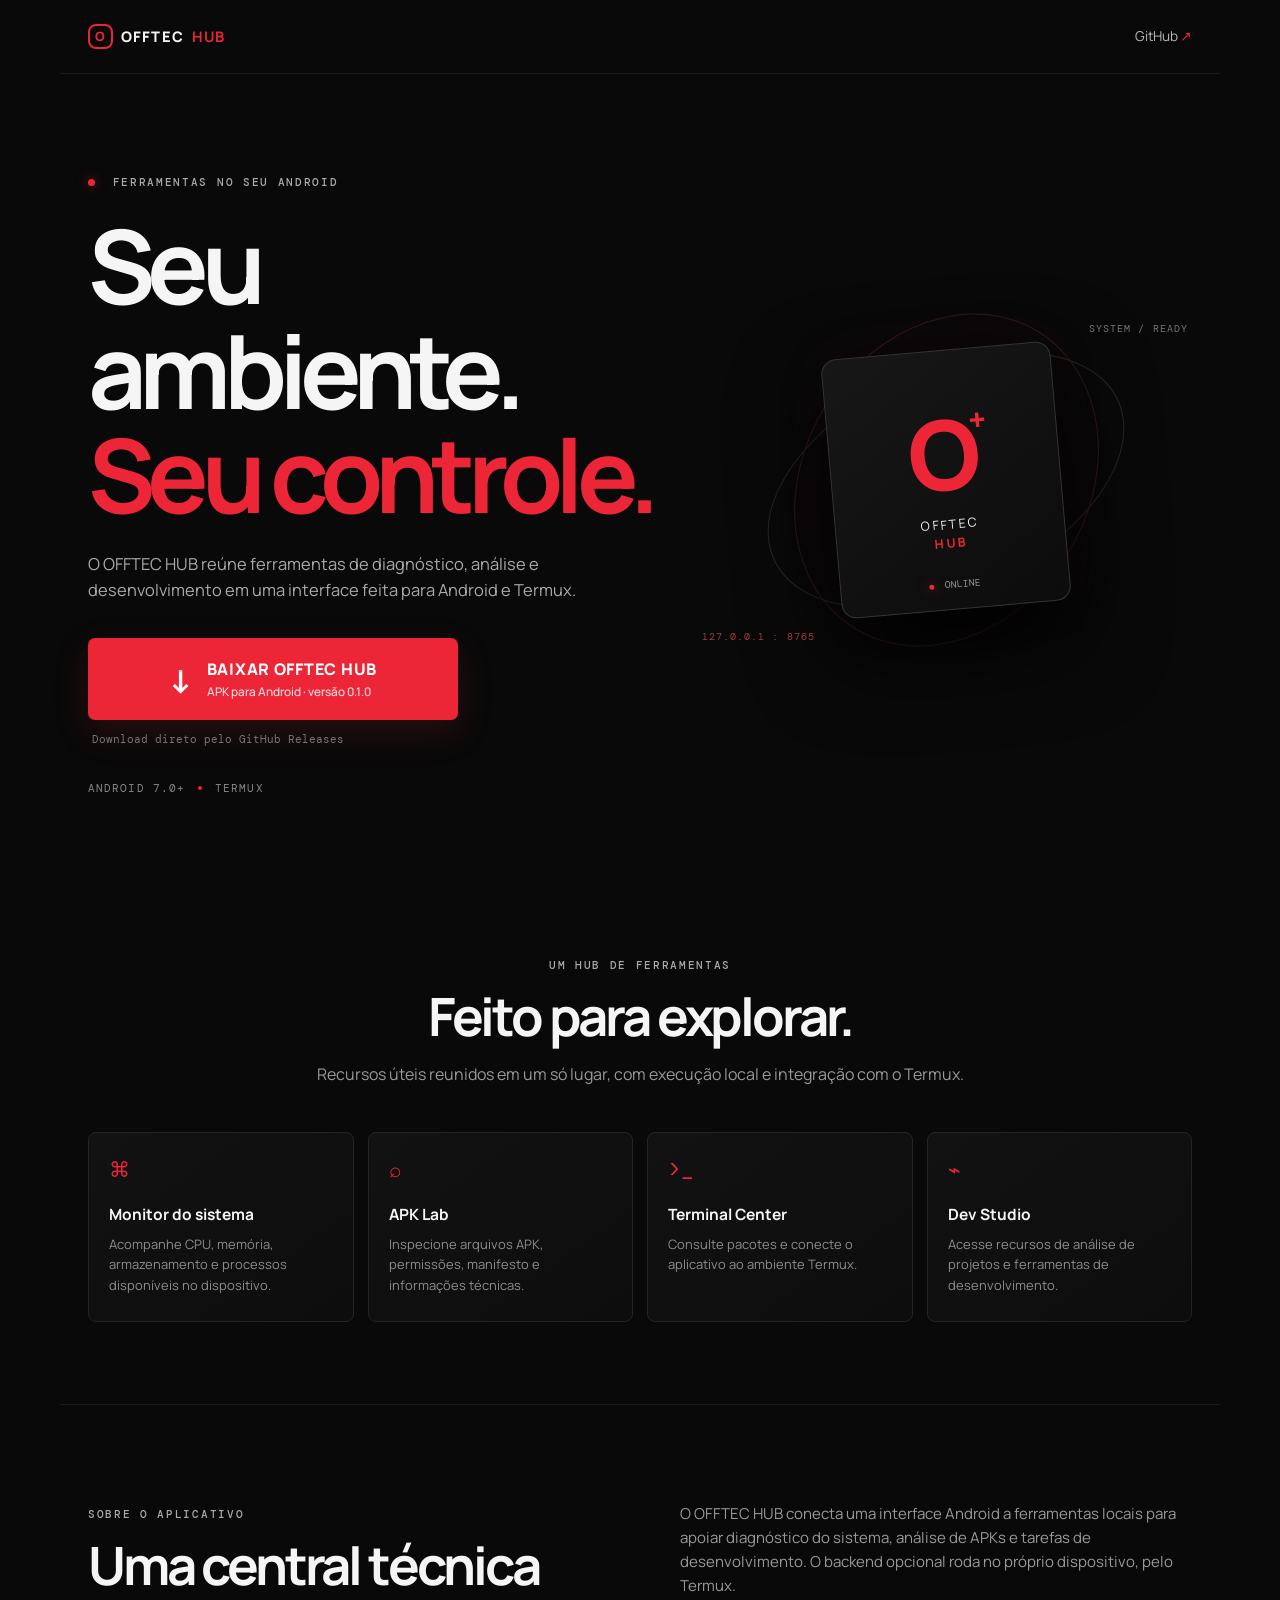
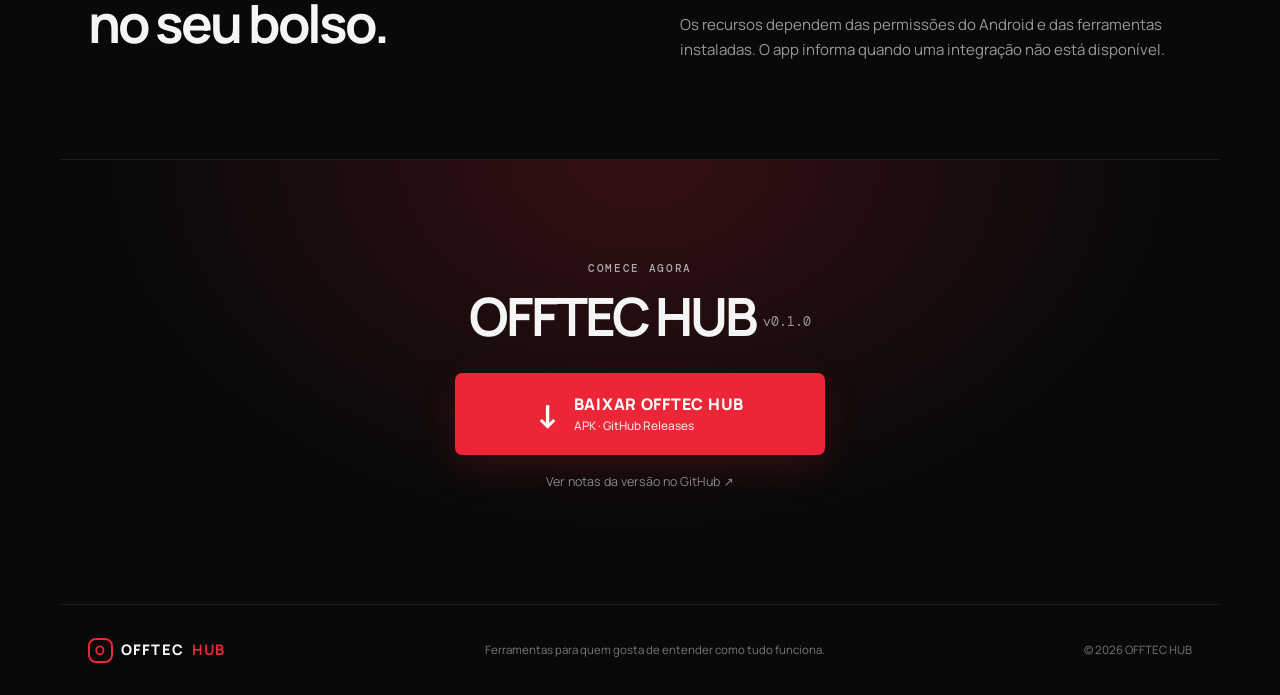
==== index.html @ b7e763c0 "Create OFFTEC HUB download site" ====
<!doctype html>
<html lang="pt-BR">
<head>
  <meta charset="utf-8">
  <meta name="viewport" content="width=device-width, initial-scale=1">
  <meta name="theme-color" content="#090909">
  <meta name="description" content="OFFTEC HUB: ferramentas Android e Termux para diagnóstico, desenvolvimento e análise técnica.">
  <title>OFFTEC HUB — Tecnologia sob seu controle</title>
  <link rel="stylesheet" href="styles.css">
  <script src="script.js" defer></script>
</head>
<body>
  <header class="topbar">
    <a class="brand" href="#inicio" aria-label="OFFTEC HUB, início"><span class="brand-mark">O</span> OFFTEC <b>HUB</b></a>
    <a class="github-link" href="https://github.com/Mcsd7/OFFTEC-HUB" target="_blank" rel="noreferrer">GitHub <span aria-hidden="true">↗</span></a>
  </header>

  <main id="inicio">
    <section class="hero">
      <div class="hero-copy">
        <p class="eyebrow"><span class="pulse"></span> FERRAMENTAS NO SEU ANDROID</p>
        <h1>Seu ambiente.<br><span>Seu controle.</span></h1>
        <p class="intro">O OFFTEC HUB reúne ferramentas de diagnóstico, análise e desenvolvimento em uma interface feita para Android e Termux.</p>
        <div class="download-wrap">
          <a class="download-button" href="https://github.com/Mcsd7/OFFTEC-HUB/releases/latest/download/OFFTEC-HUB.apk" download>
            <span class="download-icon" aria-hidden="true">↓</span>
            <span>BAIXAR OFFTEC HUB<small>APK para Android · versão <span data-version>0.1.0</span></small></span>
          </a>
          <p class="download-note">Download direto pelo GitHub Releases</p>
        </div>
        <div class="platforms"><span>ANDROID 7.0+</span><i></i><span>TERMUX</span></div>
      </div>
      <div class="hero-art" aria-hidden="true">
        <div class="orbit orbit-one"></div><div class="orbit orbit-two"></div>
        <div class="hub-card"><span class="hub-symbol">O<span>+</span></span><span class="hub-label">OFFTEC<br><b>HUB</b></span><span class="hub-status"><i></i> ONLINE</span></div>
        <span class="code code-top">SYSTEM / READY</span><span class="code code-bottom">127.0.0.1 : 8765</span>
      </div>
    </section>

    <section class="features section" id="recursos">
      <div class="section-heading"><p class="eyebrow">UM HUB DE FERRAMENTAS</p><h2>Feito para explorar.</h2><p>Recursos úteis reunidos em um só lugar, com execução local e integração com o Termux.</p></div>
      <div class="feature-grid">
        <article class="feature"><span class="feature-icon">⌘</span><h3>Monitor do sistema</h3><p>Acompanhe CPU, memória, armazenamento e processos disponíveis no dispositivo.</p></article>
        <article class="feature"><span class="feature-icon">⌕</span><h3>APK Lab</h3><p>Inspecione arquivos APK, permissões, manifesto e informações técnicas.</p></article>
        <article class="feature"><span class="feature-icon">&gt;_</span><h3>Terminal Center</h3><p>Consulte pacotes e conecte o aplicativo ao ambiente Termux.</p></article>
        <article class="feature"><span class="feature-icon">⌁</span><h3>Dev Studio</h3><p>Acesse recursos de análise de projetos e ferramentas de desenvolvimento.</p></article>
      </div>
    </section>

    <section class="about section">
      <div><p class="eyebrow">SOBRE O APLICATIVO</p><h2>Uma central técnica<br>no seu bolso.</h2></div>
      <div class="about-copy"><p>O OFFTEC HUB conecta uma interface Android a ferramentas locais para apoiar diagnóstico do sistema, análise de APKs e tarefas de desenvolvimento. O backend opcional roda no próprio dispositivo, pelo Termux.</p><p>Os recursos dependem das permissões do Android e das ferramentas instaladas. O app informa quando uma integração não está disponível.</p></div>
    </section>

    <section class="final-download" id="download"><p class="eyebrow">COMECE AGORA</p><h2>OFFTEC HUB <span>v<span data-version>0.1.0</span></span></h2><a class="download-button" href="https://github.com/Mcsd7/OFFTEC-HUB/releases/latest/download/OFFTEC-HUB.apk" download><span class="download-icon" aria-hidden="true">↓</span><span>BAIXAR OFFTEC HUB<small>APK · GitHub Releases</small></span></a><p class="release-link"><a href="https://github.com/Mcsd7/OFFTEC-HUB/releases/latest">Ver notas da versão no GitHub ↗</a></p></section>
  </main>

  <footer><a class="brand" href="#inicio"><span class="brand-mark">O</span> OFFTEC <b>HUB</b></a><p>Ferramentas para quem gosta de entender como tudo funciona.</p><span>© <span id="year"></span> OFFTEC HUB</span></footer>
</body>
</html>
---- styles.css ----
@import url('https://fonts.googleapis.com/css2?family=DM+Mono:wght@400;500&family=Manrope:wght@400;500;600;700;800&display=swap');
:root{color-scheme:dark;--bg:#090909;--panel:#111;--line:#242424;--muted:#999;--red:#ed2637;--white:#f5f5f5;--mono:'DM Mono',monospace;--sans:'Manrope',system-ui,sans-serif}*{box-sizing:border-box}html{scroll-behavior:smooth}body{margin:0;background:var(--bg);color:var(--white);font-family:var(--sans);line-height:1.6}a{color:inherit;text-decoration:none}.topbar,footer{max-width:1160px;margin:auto;padding:24px 28px;display:flex;align-items:center;justify-content:space-between}.topbar{border-bottom:1px solid #1b1b1b}.brand{font-weight:800;letter-spacing:.08em;font-size:.91rem;display:flex;align-items:center;gap:8px}.brand b{color:var(--red)}.brand-mark{width:25px;height:25px;border:2px solid var(--red);border-radius:8px;color:var(--red);display:grid;place-items:center;font-size:.8rem;line-height:1}.github-link{font-size:.85rem;color:#bbb}.github-link span{color:var(--red)}.hero{max-width:1160px;min-height:570px;margin:auto;padding:90px 28px 70px;display:grid;grid-template-columns:1.08fr .92fr;align-items:center;gap:36px}.eyebrow{font:500 .7rem var(--mono);letter-spacing:.15em;color:#aaa}.pulse,.hub-status i{display:inline-block;width:7px;height:7px;background:var(--red);border-radius:50%;margin-right:9px;box-shadow:0 0 12px #ed263799}.hero h1{font-size:clamp(3.4rem,8vw,6.4rem);line-height:1.02;letter-spacing:-.075em;margin:24px 0}.hero h1 span{color:var(--red)}.intro{color:#aaa;max-width:510px;font-size:1.03rem}.download-wrap{margin-top:35px}.download-button{display:flex;width:min(100%,370px);min-height:82px;padding:15px 22px;align-items:center;justify-content:center;gap:14px;background:var(--red);color:white;border-radius:7px;font-weight:800;letter-spacing:.045em;text-align:left;box-shadow:0 12px 36px #ed263726;transition:transform .2s,background .2s,box-shadow .2s}.download-button:hover{background:#ff394a;transform:translateY(-2px);box-shadow:0 16px 40px #ed26374a}.download-icon{font-size:2rem;line-height:1}.download-button small{display:block;font-weight:500;letter-spacing:0;font-size:.74rem;color:#ffe1e4}.download-note{font: .7rem var(--mono);color:#777;margin:12px 0 0 4px}.platforms{display:flex;align-items:center;gap:13px;margin-top:35px;color:#888;font: .68rem var(--mono);letter-spacing:.1em}.platforms i{height:4px;width:4px;border-radius:50%;background:var(--red)}.hero-art{height:390px;position:relative;display:grid;place-items:center}.orbit{position:absolute;border:1px solid #272727;border-radius:50%;transform:rotate(-25deg)}.orbit-one{width:380px;height:220px}.orbit-two{width:285px;height:350px;transform:rotate(32deg);border-color:#35191c}.hub-card{width:230px;height:260px;border:1px solid #343434;border-radius:15px;background:linear-gradient(145deg,#171717,#0c0c0c);box-shadow:0 35px 90px #000,0 0 65px #ed26370d;display:flex;flex-direction:column;align-items:center;justify-content:center;gap:14px;transform:rotate(-5deg);animation:float 5s ease-in-out infinite}.hub-symbol{font-size:6rem;font-weight:800;letter-spacing:-.1em;color:var(--red);line-height:1}.hub-symbol span{font-size:2rem;vertical-align:top}.hub-label{text-align:center;font-size:.78rem;letter-spacing:.19em;line-height:1.5}.hub-label b{color:var(--red)}.hub-status{position:absolute;bottom:18px;font: .6rem var(--mono);color:#999}.hub-status i{width:5px;height:5px;margin-right:5px}.code{position:absolute;font: .61rem var(--mono);letter-spacing:.11em;color:#777}.code-top{top:37px;right:4px}.code-bottom{bottom:32px;left:1px;color:#a23b43}.section{max-width:1160px;margin:auto;padding:82px 28px}.section-heading{text-align:center;max-width:650px;margin:0 auto 45px}.section-heading h2,.about h2,.final-download h2{font-size:clamp(2rem,5vw,3.3rem);letter-spacing:-.06em;line-height:1.1;margin:15px 0}.section-heading>p:last-child,.about-copy{color:#999}.feature-grid{display:grid;grid-template-columns:repeat(4,1fr);gap:14px}.feature{border:1px solid var(--line);background:linear-gradient(145deg,#121212,#0d0d0d);padding:23px 20px;border-radius:8px;min-height:190px;transition:border-color .2s,transform .2s}.feature:hover{border-color:#673036;transform:translateY(-3px)}.feature-icon{color:var(--red);font:1.3rem var(--mono)}.feature h3{font-size:.97rem;margin:17px 0 7px}.feature p{color:#8d8d8d;font-size:.81rem;margin:0}.about{border-top:1px solid #1c1c1c;border-bottom:1px solid #1c1c1c;display:grid;grid-template-columns:1fr 1fr;gap:80px;align-items:center}.about-copy p{font-size:.94rem}.final-download{text-align:center;padding:90px 20px 100px;background:radial-gradient(ellipse at center top,#351013 0,transparent 58%)}.final-download h2{margin:12px 0 28px}.final-download h2>span{font: .8rem var(--mono);letter-spacing:0;color:#999;vertical-align:middle}.final-download .download-button{margin:auto}.release-link{font-size:.78rem;color:#888;margin-top:17px}.release-link a:hover{color:white}footer{border-top:1px solid #1b1b1b;color:#777;font-size:.72rem}footer .brand{color:var(--white)}@keyframes float{0%,100%{transform:translateY(0) rotate(-5deg)}50%{transform:translateY(-9px) rotate(-3deg)}}@media(max-width:760px){.hero{grid-template-columns:1fr;padding-top:65px;gap:15px}.hero-art{height:310px;grid-row:1}.hub-card{width:190px;height:220px}.hub-symbol{font-size:5rem}.orbit-one{width:310px;height:180px}.orbit-two{width:225px;height:285px}.hero-copy{grid-row:2}.hero h1{font-size:clamp(3.4rem,15vw,5.5rem)}.feature-grid{grid-template-columns:repeat(2,1fr)}.about{grid-template-columns:1fr;gap:14px}.section{padding:65px 22px}.hero{padding-left:22px;padding-right:22px}footer{gap:12px;flex-wrap:wrap}footer p{width:100%;order:3;margin:0}}@media(max-width:420px){.feature-grid{grid-template-columns:1fr}.feature{min-height:0}.topbar{padding:18px 20px}.hero-art{height:270px}.code-top{right:0}.code-bottom{left:0}}
@media(prefers-reduced-motion:reduce){*,*::before,*::after{scroll-behavior:auto!important;animation-duration:.01ms!important;animation-iteration-count:1!important;transition-duration:.01ms!important}}
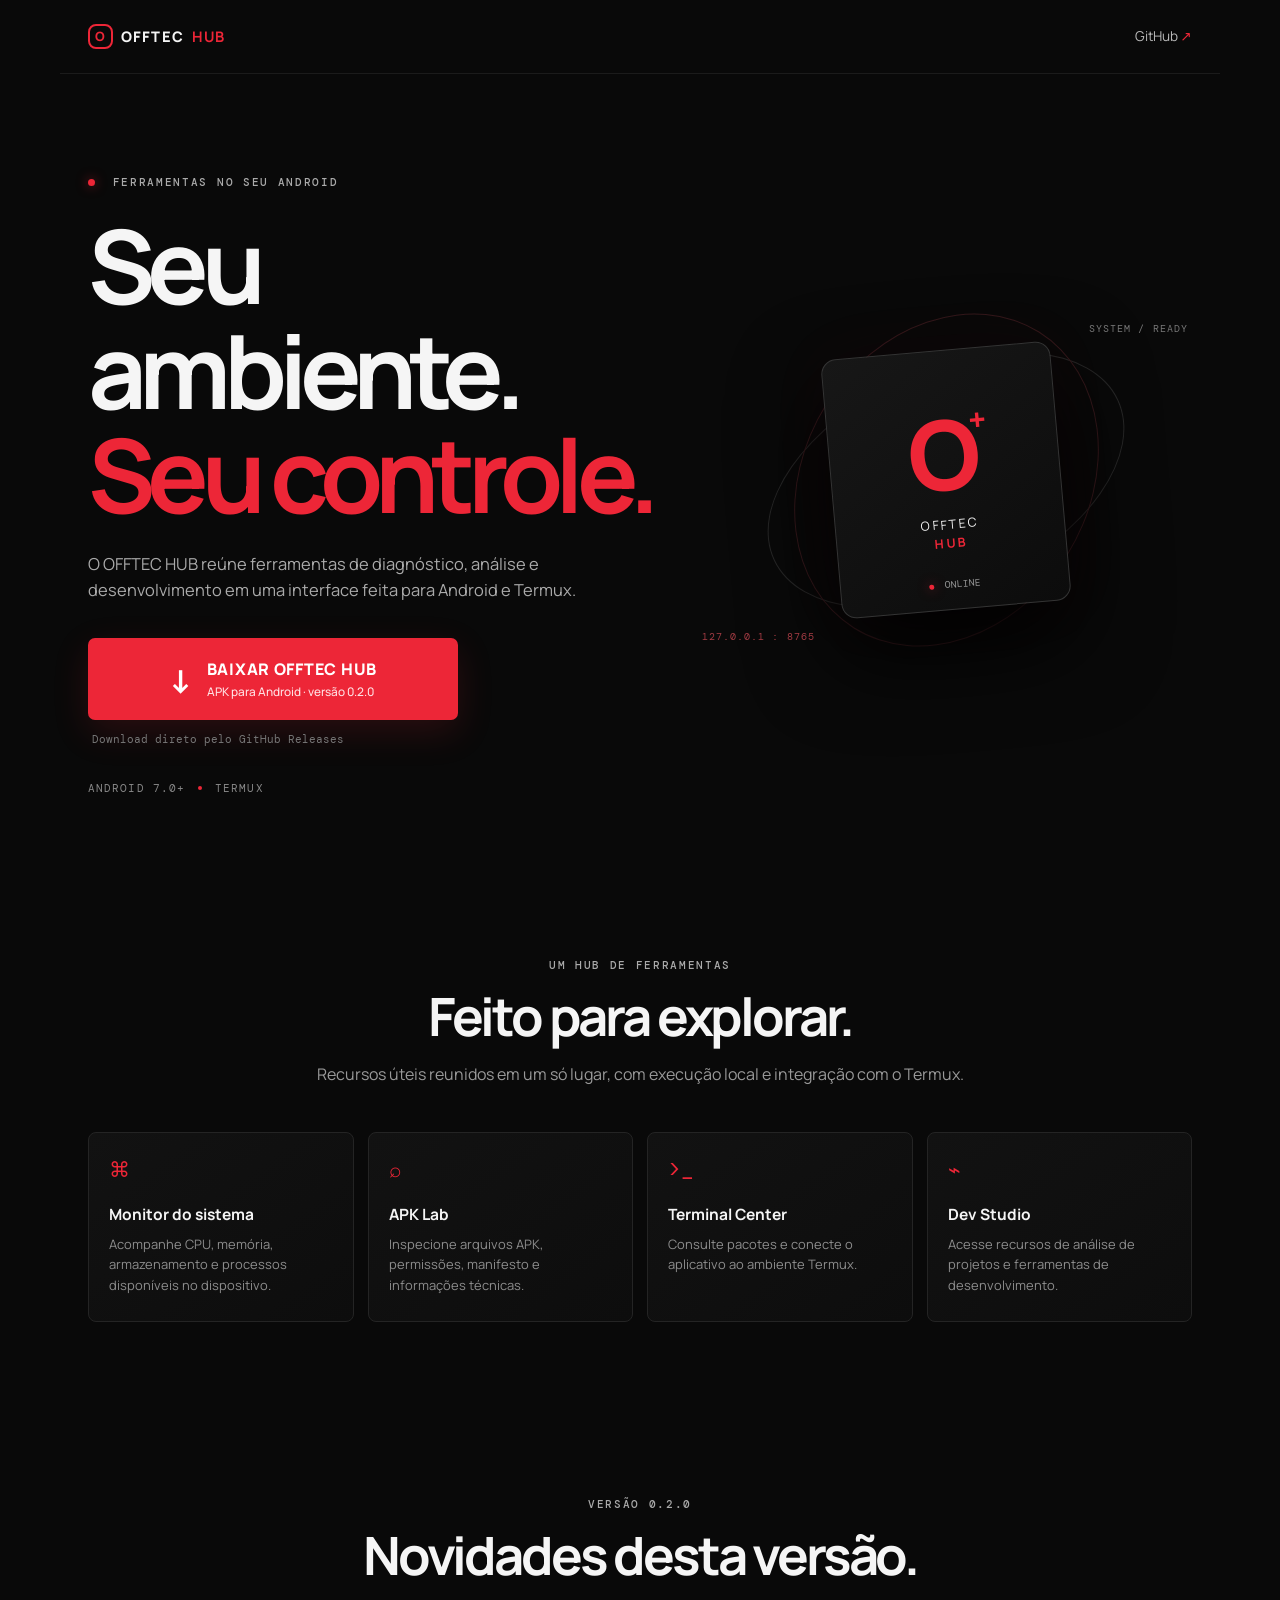
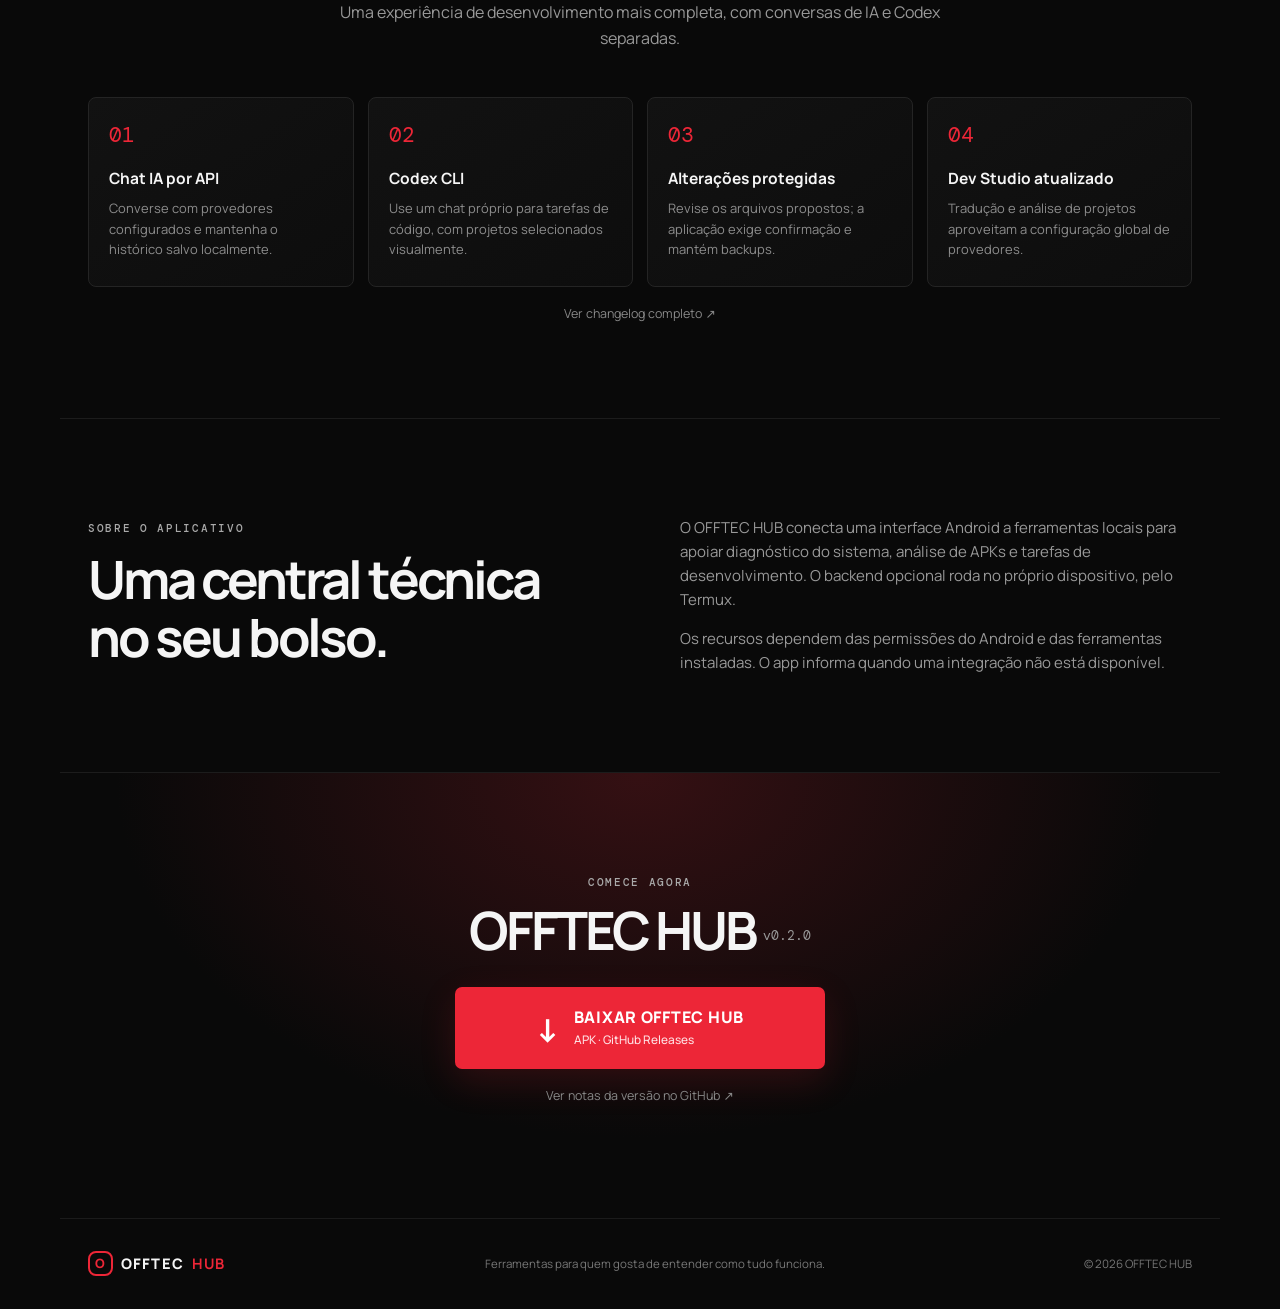
==== commit 6d010ab2: "release: preparar OFFTEC HUB v0.2.0" ====
--- a/index.html
+++ b/index.html
@@ -47,6 +47,17 @@
       </div>
     </section>
 
+    <section class="section" id="novidades">
+      <div class="section-heading"><p class="eyebrow">VERSÃO <span data-version>0.2.0</span></p><h2>Novidades desta versão.</h2><p>Uma experiência de desenvolvimento mais completa, com conversas de IA e Codex separadas.</p></div>
+      <div class="feature-grid">
+        <article class="feature"><span class="feature-icon">01</span><h3>Chat IA por API</h3><p>Converse com provedores configurados e mantenha o histórico salvo localmente.</p></article>
+        <article class="feature"><span class="feature-icon">02</span><h3>Codex CLI</h3><p>Use um chat próprio para tarefas de código, com projetos selecionados visualmente.</p></article>
+        <article class="feature"><span class="feature-icon">03</span><h3>Alterações protegidas</h3><p>Revise os arquivos propostos; a aplicação exige confirmação e mantém backups.</p></article>
+        <article class="feature"><span class="feature-icon">04</span><h3>Dev Studio atualizado</h3><p>Tradução e análise de projetos aproveitam a configuração global de provedores.</p></article>
+      </div>
+      <p class="release-link" style="text-align:center"><a href="https://github.com/Mcsd7/OFFTEC-HUB/blob/main/CHANGELOG.md">Ver changelog completo ↗</a></p>
+    </section>
+
     <section class="about section">
       <div><p class="eyebrow">SOBRE O APLICATIVO</p><h2>Uma central técnica<br>no seu bolso.</h2></div>
       <div class="about-copy"><p>O OFFTEC HUB conecta uma interface Android a ferramentas locais para apoiar diagnóstico do sistema, análise de APKs e tarefas de desenvolvimento. O backend opcional roda no próprio dispositivo, pelo Termux.</p><p>Os recursos dependem das permissões do Android e das ferramentas instaladas. O app informa quando uma integração não está disponível.</p></div>
